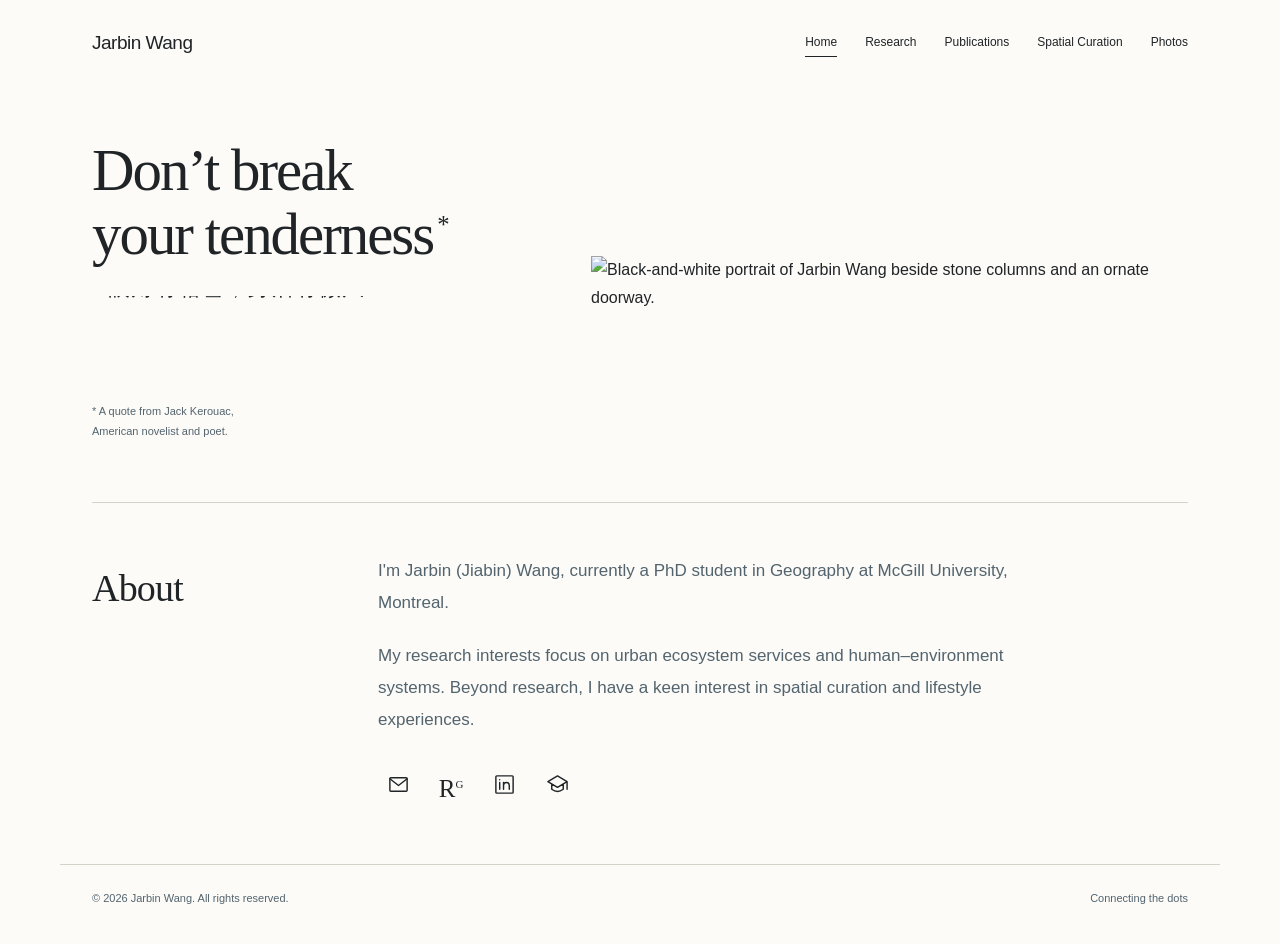
==== index.html @ ada0df1b "Add files via upload" ====
<!doctype html>
<html lang="en">
<head>
<meta charset="UTF-8">
<meta name="viewport" content="width=device-width,initial-scale=1">
<title>Home | Jarbin Wang</title>
<link rel="stylesheet" href="style.css?v=20261111-calligraphy">
</head>
<body>
<a class="skip-link" href="#main">Skip to content</a>
<div class="top-bar">
<div class="top-bar-content">
<a class="logo-on-top" href="index.html">Jarbin Wang</a>
<nav class="nav-on-top" aria-label="Main navigation">
<a href="index.html" aria-current="page">Home</a>
<a href="research.html">Research</a>
<a href="publications.html">Publications</a>
<a href="spatial-curation.html">Spatial Curation</a>
<a href="photos.html">Photos</a>
</nav>
</div>
</div>
<main id="main">
<section class="hero-main" aria-label="Introduction">
<div class="hero-main-text">
<h1>Don’t break<br>your tenderness<sup class="quote-star"><a href="#quote-source" aria-label="Quote attribution">*</a></sup></h1>
<p class="hero-main-quote chinese-line calligraphy-line" lang="zh-CN"><img src="images/tenderness-stele-v5.png" alt="眼角有霜雪，身后有微风" width="2160" height="720"></p>
<p class="quote-note" id="quote-source">* A quote from Jack Kerouac,<br>American novelist and poet.</p>
</div>
<figure class="hero-photo">
<img src="images/portrait-architecture.jpg" alt="Black-and-white portrait of Jarbin Wang beside stone columns and an ornate doorway." fetchpriority="high">
</figure>
</section>
<div class="content-below">
<section id="about" class="intro-section">
<div>
<h2>About</h2>
</div>
<div class="about-body">
<p>I'm Jarbin (Jiabin) Wang, currently a PhD student in Geography at McGill University, Montreal.</p>
<p>My research interests focus on urban ecosystem services and human–environment systems. Beyond research, I have a keen interest in spatial curation and lifestyle experiences.</p>
<div class="social-links" aria-label="Find me online">
<a class="social-link" href="mailto:jiabin.wang@mail.mcgill.ca" aria-label="Email Jarbin Wang" title="Email">
<svg viewBox="0 0 24 24" aria-hidden="true">
<rect x="3" y="5" width="18" height="14" rx="1"/>
<path d="m3 6 9 7 9-7"/>
</svg>
</a>
<a class="social-link" href="https://www.researchgate.net/profile/Jiabin-Wang-21?ev=hdr_xprf" aria-label="ResearchGate" title="ResearchGate" target="_blank" rel="noopener noreferrer">
<span class="rg-mark" aria-hidden="true">R<sup>G</sup>
</span>
</a>
<a class="social-link" href="https://www.linkedin.com/in/jiabin-jarbin-wang-227584384/" aria-label="LinkedIn" title="LinkedIn" target="_blank" rel="noopener noreferrer">
<svg viewBox="0 0 24 24" aria-hidden="true">
<rect x="3" y="3" width="18" height="18" rx="1"/>
<path d="M7 10v7m0-10v.1M11 17v-7m0 3c0-4 6-4 6 0v4"/>
</svg>
</a>
<a class="social-link" href="https://scholar.google.com/citations?hl=en&amp;user=0sqEDTcAAAAJ" aria-label="Google Scholar" title="Google Scholar" target="_blank" rel="noopener noreferrer">
<svg viewBox="0 0 24 24" aria-hidden="true">
<path d="m2 9 10-6 10 6-10 6zM6 12v5c4 3 8 3 12 0v-5M22 9v8"/>
</svg>
</a>
</div>
</div>
</section>
</div>
</main>
<footer class="site-footer">
<span>© <span id="year">2026</span> Jarbin Wang. All rights reserved.</span>
<span>Connecting the dots</span>
</footer>
<script>document.querySelector("#year").textContent=new Date().getFullYear();</script>
</body>
</html>
---- style.css ----
/* Jarbin Wang — shared editorial system. No external dependencies. */
:root{--paper:#f3f0e9;--ink:#202427;--blue:#53646e;--moss:#535e4e;--earth:#855b3c;--line:#d2d2c9;--measure:1160px;--sans:Arial,Helvetica,sans-serif;--serif:Georgia,'Times New Roman',serif}
*{box-sizing:border-box}html{scroll-behavior:smooth;scroll-padding-top:100px}body{margin:0;background:var(--paper);color:var(--ink);font:16px/1.75 var(--sans);-webkit-font-smoothing:antialiased}a{color:inherit;text-decoration-thickness:1px;text-underline-offset:5px}a:hover{color:var(--moss)}a:focus-visible{outline:2px solid var(--blue);outline-offset:5px}.skip-link{position:fixed;top:10px;left:12px;transform:translateY(-160%);z-index:100;background:var(--paper);padding:8px 16px}.skip-link:focus{transform:none}h1,h2,h3,p{margin-top:0}h2{font-size:29px;line-height:1.25;font-weight:400;letter-spacing:-.8px;margin-bottom:22px}h3{font-size:23px;font-weight:400;letter-spacing:-.45px;line-height:1.4;margin-bottom:20px}p{margin-bottom:20px}.eyebrow,.section-index{font-size:10px;font-weight:400;line-height:1.7;letter-spacing:1.7px;text-transform:uppercase;color:var(--blue)}.top-bar{background:var(--ink);color:var(--paper)}.top-bar-content,.main-header-content{max-width:var(--measure);margin:auto;display:flex;align-items:center;justify-content:space-between;gap:25px;padding:24px 32px}.logo-on-top,.logo-on-scroll{font-size:19px;letter-spacing:-.5px;text-decoration:none;white-space:nowrap}.nav-on-top,.main-nav{display:flex;gap:28px;flex-wrap:wrap}.nav-on-top a,.main-nav a{font-size:12px;text-decoration:none;position:relative;padding:4px 0}.nav-on-top a:hover{color:#d2d8ce}.nav-on-top a::after,.main-nav a::after{content:'';height:1px;background:currentColor;position:absolute;left:0;right:0;bottom:0;transform:scaleX(0);transform-origin:left;transition:transform .18s}.nav-on-top a:hover::after,.main-nav a:hover::after,a[aria-current]::after{transform:scaleX(1)}.main-header{position:fixed;top:0;left:0;width:100%;z-index:20;background:var(--paper);border-bottom:1px solid var(--line);transform:translateY(-110%);transition:transform .22s}.main-header.visible{transform:translateY(0)}.main-header-content{padding-top:15px;padding-bottom:15px}
/* Preserve the original photograph, with a dedicated reading area. */
.hero-main{max-width:var(--measure);margin:auto;position:relative;display:grid;grid-template-columns:1fr 1fr;min-height:590px;padding:0 32px}.hero-photo{position:relative;grid-column:2;grid-row:1;margin:26px 0 40px;min-height:0;align-self:center;background:transparent}.hero-photo img{display:block;width:100%;height:auto;position:static;object-fit:contain}.hero-photo::after{display:none}.hero-photo figcaption{position:absolute;left:18px;bottom:16px;color:#fff;background:#202427b8;padding:5px 9px;font-size:9px;letter-spacing:1.6px;text-transform:uppercase}.hero-main-text{grid-column:1;grid-row:1;align-self:center;padding:60px 48px 60px 0}.hero-main .eyebrow{max-width:320px;margin-bottom:35px}.hero-main-text h1{font:400 clamp(38px,4.1vw,55px)/1.12 var(--serif);letter-spacing:-1.7px;margin-bottom:30px}.hero-main-quote{font-size:14px;line-height:1.95;color:var(--blue);max-width:380px;font-style:normal}.hero-tail{display:block;border-top:1px solid var(--line);margin-top:30px;padding-top:14px;font-size:10px;color:var(--moss);letter-spacing:.6px}
/* A shared left-hand index aligns all existing sections. */
.content-below,.research-page{max-width:var(--measure);margin:auto;padding:0 32px}.intro-section,.editorial-section{display:grid;grid-template-columns:240px minmax(0,1fr);gap:46px;padding:50px 0;border-top:1px solid var(--line)}.intro-section h2{font-size:23px;margin:10px 0}.intro-section>p{max-width:690px;color:var(--blue);margin:0;font-size:17px;line-height:1.9}.section-label h2{margin:12px 0 20px}.section-label .text-link{font-size:11px}.section-body{min-width:0}.research-item{padding:0;max-width:710px}.research-item>.eyebrow{color:var(--moss);margin-bottom:15px}.research-item>p:not(.eyebrow){font-size:15px;line-height:1.9}.research-item .placeholder,.placeholder{color:var(--blue);font-size:13px}.placeholder{margin-bottom:12px}.text-link{font-size:13px;text-decoration:underline}.contact-email{font-size:clamp(16px,2.3vw,27px);letter-spacing:-.7px;overflow-wrap:anywhere}.section-body>p:not(.placeholder){color:var(--blue)}.personal-interests{font-size:13px;line-height:1.9;color:var(--moss);margin-top:20px;padding-top:16px;border-top:1px solid var(--line)}.site-footer{max-width:var(--measure);margin:auto;padding:24px 32px 35px;display:flex;justify-content:space-between;gap:20px;border-top:1px solid var(--line);font-size:11px;color:var(--blue)}.research-intro{padding:76px 0 60px;display:grid;grid-template-columns:240px minmax(0,1fr);gap:0 46px}.research-intro>.eyebrow{grid-column:1;grid-row:1/3;padding-top:9px}.research-intro h1{grid-column:2;font:400 clamp(44px,5vw,64px)/1.1 var(--serif);letter-spacing:-2px;margin-bottom:25px}.research-intro>p{grid-column:2;max-width:690px;font-size:18px;line-height:1.9;color:var(--blue);margin-bottom:0}.back-link{display:inline-block;margin:20px 0 48px}.section-index{display:block;color:var(--earth)}
@media(min-width:1400px){.hero-main{min-height:650px}.hero-photo{min-height:0}}
@media(max-width:900px){.nav-on-top,.main-nav{gap:18px}.hero-main-text{padding-right:30px}.hero-main-text h1{font-size:43px}.intro-section,.editorial-section,.research-intro{grid-template-columns:180px minmax(0,1fr);gap:30px}.hero-photo{min-height:0}.hero-main{min-height:550px}}
@media(max-width:650px){html{scroll-padding-top:115px}.top-bar-content,.main-header-content{align-items:flex-start;flex-direction:column;gap:13px;padding:18px 22px}.nav-on-top,.main-nav{gap:19px}.nav-on-top a,.main-nav a{font-size:11px}.logo-on-top,.logo-on-scroll{font-size:18px}.hero-main{display:flex;flex-direction:column;padding:0 22px;min-height:0}.hero-photo{margin:0 0 30px;min-height:0;height:auto;flex:none;width:100%}.hero-photo img{height:auto}.hero-main-text{padding:30px 0 37px;width:100%}.hero-main .eyebrow{margin-bottom:20px;max-width:none;font-size:9px}.hero-main-text h1{font-size:clamp(36px,8vw,49px);letter-spacing:-1.2px}.hero-main-quote{max-width:none;line-height:1.85}.hero-tail{margin-top:22px}.content-below,.research-page{padding:0 22px}.intro-section,.editorial-section{grid-template-columns:1fr;gap:22px;padding:32px 0}.intro-section>p{font-size:16px}.section-label h2{margin:8px 0 12px;font-size:26px}.section-index{font-size:9px}.research-item h3{font-size:21px}.research-intro{display:block;padding:45px 0 35px}.research-intro>.eyebrow{margin-bottom:20px}.research-intro h1{font-size:47px}.research-intro>p{font-size:16px}.site-footer{padding:22px;flex-direction:column;gap:8px}.contact-email{letter-spacing:-.4px;font-size:clamp(15px,4.6vw,23px)}}
@media(max-width:360px){.nav-on-top,.main-nav{gap:13px}.hero-photo{height:auto}}
@media(prefers-reduced-motion:reduce){html{scroll-behavior:auto}*,*::before,*::after{transition:none!important}}

/* Personal homepage: full original photograph and a quieter introduction. */
:root{--paper:#fcfbf8}.top-bar{background:var(--paper);color:var(--ink)}.top-bar-content{padding-top:26px;padding-bottom:20px}.nav-on-top a:hover{color:var(--moss)}.hero-main{grid-template-columns:.88fr 1.12fr;min-height:0;gap:30px}.hero-main-text h1{font-size:clamp(42px,4.6vw,63px);line-height:1.08;letter-spacing:-2px}.hero-main .eyebrow{color:var(--earth);font-size:10px;margin-bottom:24px}.quote-credit{font-size:12px;color:var(--blue);margin:0 0 32px}.hero-main-quote{font-size:15px;max-width:300px}.about-link{display:inline-flex;gap:35px;align-items:center;margin-top:15px;padding:9px 0;border-bottom:1px solid var(--line);font-size:12px;text-decoration:none}.intro-section{padding-top:52px;padding-bottom:60px}.intro-section h2{font-family:var(--serif);font-size:38px;font-weight:400}.about-body{max-width:680px}.about-body>p{font-size:17px;color:var(--blue);line-height:1.9}.social-links{display:flex;flex-wrap:wrap;gap:25px;margin-top:28px}.social-link{display:inline-flex;flex-direction:column;align-items:center;gap:7px;color:var(--ink);background:none;border:0;padding:5px 0;text-decoration:none;font-family:var(--sans);font-size:10px;line-height:1.3}.social-link svg{width:23px;height:23px;fill:none;stroke:currentColor;stroke-width:1.5;stroke-linecap:round;stroke-linejoin:round}.social-link:hover{color:var(--earth)}.rg-mark{height:23px;font-family:Georgia,serif;font-size:25px;line-height:23px}.rg-mark sup{font-size:11px;vertical-align:super}.pending-profile{cursor:default;color:var(--blue)}.collection-page{max-width:var(--measure);margin:auto;padding:75px 32px 100px;min-height:65vh}.collection-page h1{font:400 clamp(42px,5vw,64px)/1.15 var(--serif);letter-spacing:-1.5px;margin:25px 0}.collection-page>p{max-width:650px;color:var(--blue)}.photo-archive{margin:40px 0 0;max-width:600px}.photo-archive img{display:block;width:100%;height:auto}
@media(max-width:900px){.hero-main{gap:15px}.hero-main-text h1{font-size:44px}.hero-main-text{padding-right:15px}.nav-on-top{gap:17px}}
@media(max-width:650px){.hero-main{gap:0}.hero-main-text{order:0;padding:35px 0}.hero-photo{order:1}.hero-main-text h1{font-size:clamp(42px,10vw,58px)}.hero-main-quote{max-width:none}.quote-credit{margin-bottom:24px}.nav-on-top{gap:15px}.nav-on-top a{font-size:10px}.social-links{gap:22px}.collection-page{padding:42px 22px 70px}}

/* Quote annotation and icon-only contact links. */
.quote-star{font-family:var(--serif);font-size:.42em;vertical-align:super;line-height:0;margin-left:4px;letter-spacing:0}.quote-star a{text-decoration:none}.hero-main .chinese-line{font-family:"鲁迅手写体","鲁迅体","LuXun","STKaiti","KaiTi",serif;font-size:22px;font-weight:400;letter-spacing:1.4px;line-height:1.85;max-width:none;margin-top:32px;margin-bottom:0;color:var(--ink)}.quote-note{font:11px/1.8 var(--sans);color:var(--blue);margin:42px 0 0;max-width:320px}.social-link{width:40px;height:40px;justify-content:center;padding:8px;border-radius:50%;transition:color .18s,background .18s}.social-link:hover{background:#eae8e1}.social-links{gap:13px}.rg-mark{display:block}.quote-note:target{color:var(--ink)}
@media(max-width:650px){.hero-main .chinese-line{font-size:20px;letter-spacing:1px}.quote-note{margin-top:30px}}

/* Generated handwritten lettering; transparent original asset retained intact. */
.hero-main .calligraphy-line{position:relative;width:100%;max-width:360px;height:64px;overflow:hidden;margin-top:26px}.calligraphy-line img{display:block;position:absolute;width:100%;height:auto;top:50%;left:0;transform:translateY(-50%)}

/* Research shares the homepage typography, paper and alignment. */
.research-refined .research-intro{padding-top:72px;padding-bottom:60px}.research-refined .section-label h2{font-family:var(--serif);font-size:30px;line-height:1.2;margin-top:0}.research-order{font-size:11px;color:var(--blue);margin:18px 0 0}.research-project-list{display:grid;gap:35px}.research-project-list .research-item{padding-bottom:32px;border-bottom:1px solid var(--line)}.research-project-list .research-item:last-child{padding-bottom:0;border-bottom:0}.research-refined .research-item h3{font:400 27px/1.3 var(--serif);letter-spacing:-.5px;margin-bottom:20px}.research-refined .research-item p:not(.eyebrow){color:var(--blue);font-size:15px;line-height:1.9}.research-refined .research-item p:last-child{margin-bottom:0}.research-refined .research-item .eyebrow{font-size:10px;letter-spacing:1.2px;margin-bottom:13px}.research-refined .outreach{padding-top:38px;padding-bottom:38px}.research-refined .outreach h2{font-size:27px}.research-refined .outreach .placeholder{padding-top:3px;margin-bottom:0}
@media(max-width:650px){.research-refined .research-intro{padding:44px 0 36px}.research-refined .research-item h3{font-size:25px}.research-refined .section-label h2{font-size:28px}.research-order{margin-top:8px}.research-project-list{gap:28px}.research-project-list .research-item{padding-bottom:26px}}

/* Direct project opening and reverse-chronological academic outreach. */
.research-refined>.research-projects{margin-top:52px}.outreach-list{display:grid;gap:28px}.outreach-item{padding-bottom:26px;border-bottom:1px solid var(--line)}.outreach-item:last-child{border:0;padding-bottom:0}.outreach-item>.eyebrow{margin-bottom:12px;color:var(--moss);letter-spacing:1px}.outreach-item h3{font:400 23px/1.4 var(--serif);letter-spacing:-.35px;margin-bottom:12px}.outreach-venue{font-size:13px;line-height:1.8;color:var(--blue);margin-bottom:0}@media(max-width:650px){.research-refined>.research-projects{margin-top:25px}.outreach-item h3{font-size:22px}}

.project-title-with-logo{display:flex;align-items:center;gap:16px;margin-bottom:20px}.project-title-with-logo .project-logo{width:56px;height:56px;object-fit:contain;flex:none}.research-refined .project-title-with-logo h3{margin:0}@media(max-width:650px){.project-title-with-logo{gap:12px}.project-title-with-logo .project-logo{width:44px;height:44px}}

/* Remove only the square surround while keeping the original logo pixels. */
.project-title-with-logo .project-logo{clip-path:circle(46% at 50% 50%)}

/* APA-style citations in the site's shared editorial grid. */
.publications-page{max-width:var(--measure);padding:0 32px;margin:auto}.publications-heading{padding:60px 0 42px;display:grid;grid-template-columns:240px minmax(0,1fr);gap:46px;align-items:baseline}.publications-heading h1{font:400 clamp(40px,4.5vw,56px)/1.1 var(--serif);letter-spacing:-1.5px;margin:0}.publications-heading>p{margin:0;color:var(--blue);font-size:13px}.publication-year{display:grid;grid-template-columns:240px minmax(0,1fr);gap:46px;padding:36px 0 42px;border-top:1px solid var(--line)}.publication-year>h2{font:400 32px/1.2 var(--serif);margin:0}.publication-list{list-style:none;padding:0;margin:0;min-width:0}.publication-entry{margin:0 0 29px}.publication-entry:last-child{margin-bottom:0}.apa-reference{font-size:15px;line-height:1.95;margin:0;padding-left:24px;text-indent:-24px;color:var(--ink)}.apa-reference strong{font-weight:700}.publication-doi{color:var(--blue);overflow-wrap:anywhere;text-decoration-color:#aab3b5}.publication-language{display:block;font-size:10px;letter-spacing:.6px;color:var(--blue);margin:8px 0 0 24px}.apa-reference em{font-style:italic}
@media(max-width:900px){.publications-heading,.publication-year{grid-template-columns:180px minmax(0,1fr);gap:30px}}
@media(max-width:650px){.publications-page{padding:0 22px}.publications-heading{display:block;padding:40px 0 30px}.publications-heading>p{margin-top:20px}.publication-year{grid-template-columns:1fr;gap:22px;padding:28px 0 32px}.publication-year>h2{font-size:29px}.apa-reference{font-size:14px;line-height:1.9;padding-left:18px;text-indent:-18px}.publication-language{margin-left:18px}.publication-entry{margin-bottom:26px}}

/* Work 00: a photographic portfolio entry, not a product catalogue. */
.curation-page{max-width:var(--measure);padding:0 32px;margin:auto}.curation-heading{display:flex;justify-content:space-between;align-items:baseline;gap:24px;padding:52px 0 34px;border-bottom:1px solid var(--line)}.curation-heading h1{font:400 clamp(34px,4vw,49px)/1.15 var(--serif);letter-spacing:-1.4px;margin:0}.curation-heading .eyebrow{font-size:9px}.curation-work{display:grid;grid-template-columns:.7fr 1.3fr;gap:40px 55px;padding:40px 0 65px}.work-intro{align-self:center}.work-number{display:block;font:400 70px/1 var(--serif);letter-spacing:-4px;color:#747d7d;margin-bottom:38px}.work-intro>.eyebrow{font-size:9px}.work-intro h2{font:400 clamp(37px,4.5vw,58px)/1.08 var(--serif);letter-spacing:-1.7px;margin:22px 0}.work-subtitle{font-size:13px;color:var(--blue)}.work-palette{display:flex;gap:8px;margin:28px 0}.work-palette span{width:25px;height:25px;display:block;border:1px solid #20242715}.basalt{background:#373e42}.stone{background:#949c9c}.ice{background:#e8ebe8}.work-summary{font-size:14px;line-height:1.9;color:var(--blue);max-width:300px}.work-image{margin:0;min-width:0}.work-image img{display:block;width:100%;height:auto}.work-image>a{display:block}.work-image figcaption{display:flex;justify-content:space-between;gap:15px;font-size:9px;color:var(--blue);margin-top:12px;letter-spacing:.6px}.work-label{border-top:1px solid var(--line);padding-top:25px}.work-statement,.work-objects{border-top:1px solid var(--line);padding-top:25px;min-width:0}.work-statement p,.work-objects>p{font-size:15px;color:var(--blue);line-height:1.95}.work-statement p:last-child{margin-bottom:0}.work-option{margin-top:30px;padding:25px;border:1px solid var(--line);background:#eeefea}.work-option>.eyebrow{font-size:9px}.work-option h3{font:400 26px/1.2 var(--serif);margin:15px 0}.work-option p{font-size:13px;color:var(--blue);line-height:1.9}.work-option .text-link{font-size:11px}.option-note{display:block;font-size:10px;color:var(--blue);margin-top:18px}
@media(max-width:900px){.curation-work{gap:30px}.work-number{font-size:58px;margin-bottom:28px}.work-intro h2{font-size:41px}}
@media(max-width:650px){.curation-page{padding:0 22px}.curation-heading{display:block;padding:38px 0 25px}.curation-heading .eyebrow{display:block;margin-top:18px}.curation-work{grid-template-columns:1fr;gap:25px;padding:28px 0 42px}.work-number{font-size:45px;margin-bottom:20px}.work-intro h2{font-size:48px}.work-summary{max-width:100%;margin-bottom:0}.work-palette{margin:22px 0}.work-label{padding-top:25px}.work-statement,.work-objects{border-top:0;padding-top:0}.work-option{padding:21px}.work-image figcaption{font-size:8px}}

/* Photography: physical geography only, plus unaltered photographic frames. */
.photos-page{max-width:var(--measure);padding:0 32px;margin:auto}.photos-heading{display:flex;align-items:baseline;justify-content:space-between;gap:25px;padding:52px 0 35px}.photos-heading h1{font:400 clamp(40px,5vw,56px)/1.1 var(--serif);letter-spacing:-1.5px;margin:0}.photos-heading>p{font-size:12px;color:var(--blue);margin:0}.travel-section{padding:25px 0 40px;border-top:1px solid var(--line)}.map-heading,.gallery-heading{display:flex;justify-content:space-between;align-items:baseline;gap:20px;margin-bottom:22px}.map-heading h2,.gallery-heading h2{font:400 27px/1.2 var(--serif);margin:0}.travel-map{position:relative;background:#e9eeed;border:1px solid #d7deda;overflow:hidden}.travel-map svg{display:block;width:100%;height:clamp(300px,39vw,450px);touch-action:pan-y;cursor:grab}.travel-map svg:active{cursor:grabbing}.map-land{fill:#c2cdc5;stroke:#b0bdb6;stroke-width:.25;vector-effect:non-scaling-stroke}.map-gridline{fill:none;stroke:#d3ddda;stroke-width:.6;vector-effect:non-scaling-stroke}.place-dot{fill:#875f44;stroke:#fff;stroke-width:1;vector-effect:non-scaling-stroke}.place-label{fill:#293d35;font-family:var(--sans);paint-order:stroke;stroke:#edf1ed;stroke-width:2px;stroke-linejoin:round;vector-effect:non-scaling-stroke}.map-controls{position:absolute;right:15px;top:15px;display:flex;gap:5px}.map-controls button{background:#fcfbf8ed;color:var(--ink);border:1px solid #c6cfca;padding:7px 10px;font:11px var(--sans);cursor:pointer}.map-controls button:hover{background:white}.map-controls button:focus-visible{outline:2px solid var(--moss);outline-offset:2px}#map-status{position:absolute;left:15px;bottom:10px;margin:0;font-size:10px;color:#465b50;background:#f7f8f2e8;padding:5px 8px;max-width:75%}.map-footnote{display:flex;justify-content:space-between;gap:20px;font-size:9px;color:var(--blue);margin-top:10px}.place-list{display:flex;flex-wrap:wrap;gap:9px;margin-top:18px}.place-list:empty{display:none}.place-list button{font:11px var(--sans);border:1px solid var(--line);color:var(--blue);padding:7px 12px;background:transparent;cursor:pointer}.photography-section{border-top:1px solid var(--line);padding:38px 0 55px}.photo-gallery{columns:3;column-gap:20px}.gallery-photo{display:block;break-inside:avoid;width:100%;padding:0;margin:0 0 20px;border:0;background:none;cursor:zoom-in}.gallery-photo img{display:block;width:100%;height:auto;transition:opacity .2s}.gallery-photo:hover img{opacity:.88}.gallery-photo:focus-visible{outline:2px solid var(--moss);outline-offset:5px}#photo-lightbox{width:100vw;max-width:none;height:100dvh;max-height:none;padding:50px 65px 35px;border:0;background:#161b1af7;color:white;inset:0;margin:0}#photo-lightbox::backdrop{background:#161b1a}#photo-lightbox figure{margin:0;height:100%;display:flex;flex-direction:column;justify-content:center;align-items:center;gap:15px;pointer-events:none}#lightbox-image{display:block;max-width:100%;max-height:calc(100dvh - 125px);width:auto;height:auto;object-fit:contain}#lightbox-caption{font-size:11px;color:#d1d9d5;letter-spacing:1px}#photo-lightbox button{position:absolute;border:0;background:#ffffff12;color:white;font:25px var(--sans);padding:8px 12px;cursor:pointer}#photo-lightbox button:focus-visible{outline:2px solid white}.lightbox-close{right:20px;top:15px}.lightbox-prev{left:12px;top:48%}.lightbox-next{right:12px;top:48%}
@media(max-width:900px){.photo-gallery{columns:2}}@media(max-width:650px){.photos-page{padding:0 22px}.photos-heading{display:block;padding:38px 0 28px}.photos-heading>p{margin-top:18px}.map-heading h2{font-size:24px}.map-footnote{flex-direction:column;gap:5px}.map-controls{top:10px;right:10px}.map-controls button{padding:7px 8px;font-size:10px}.travel-map svg{height:290px}.photo-gallery{column-gap:12px}.gallery-photo{margin-bottom:12px}.map-heading .eyebrow{font-size:9px;white-space:nowrap}#photo-lightbox{padding:50px 35px 25px}.lightbox-prev{left:0}.lightbox-next{right:0}.map-footnote a{font-size:8px}}

/* Travel markers use English names and black ink. */
.place-dot{fill:#202427}.place-label{fill:#202427}
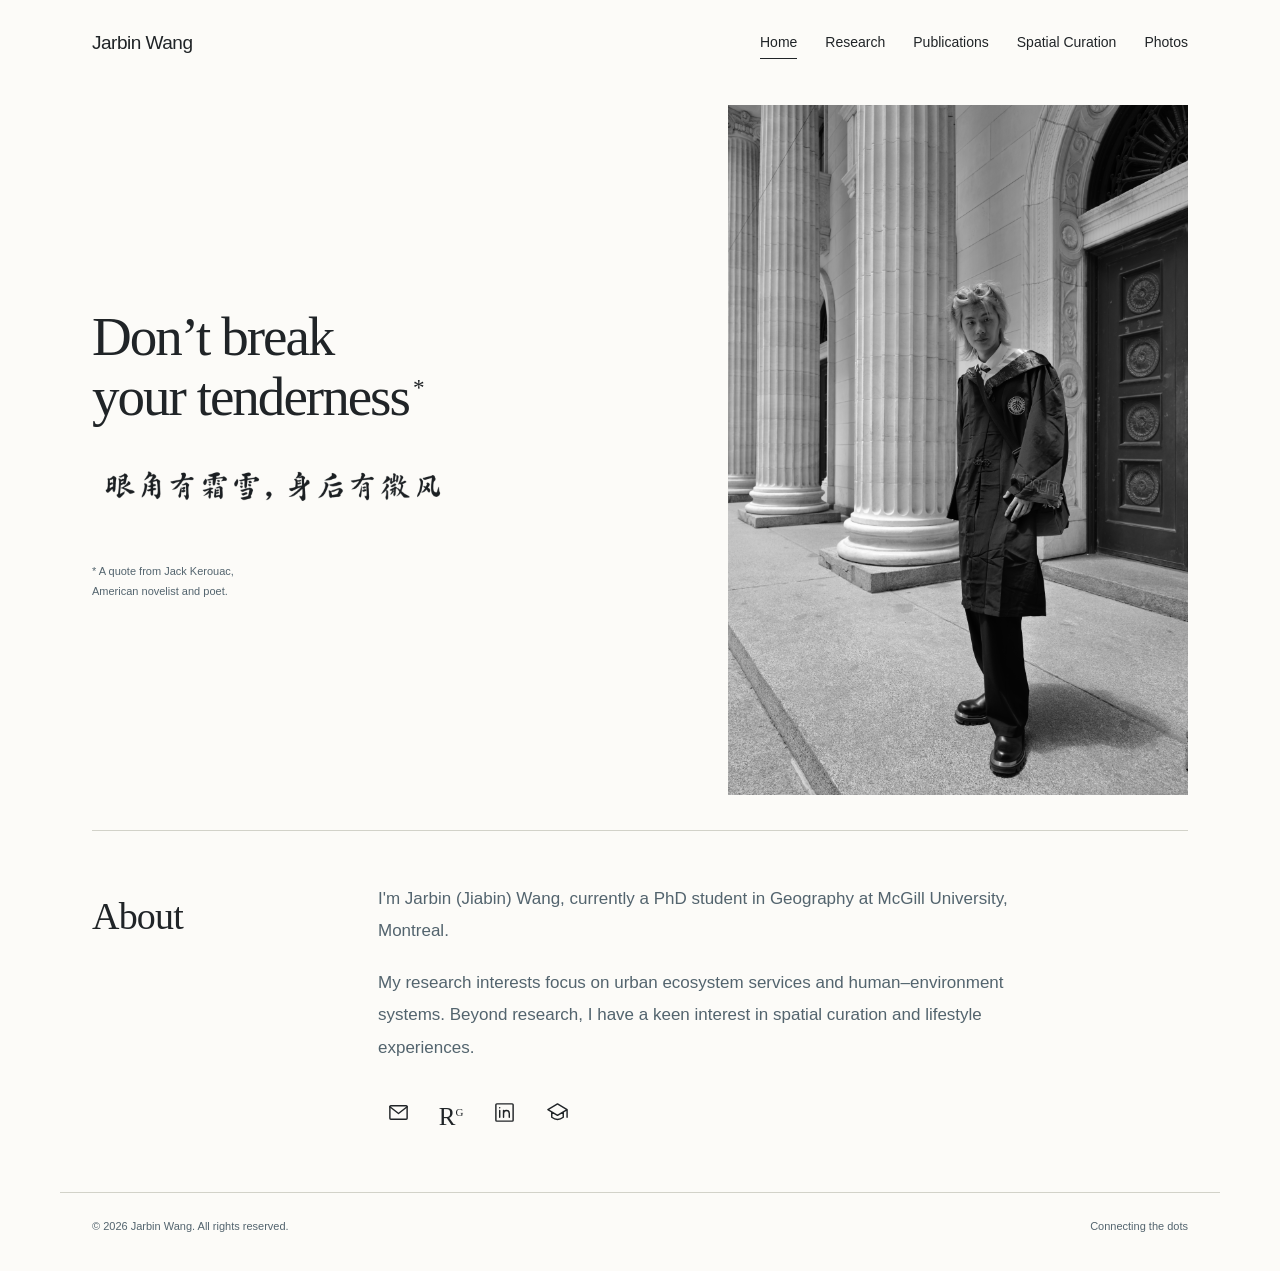
==== commit f30d10e0: "Add files via upload" ====
--- a/index.html
+++ b/index.html
@@ -4,7 +4,7 @@
 <meta charset="UTF-8">
 <meta name="viewport" content="width=device-width,initial-scale=1">
 <title>Home | Jarbin Wang</title>
-<link rel="stylesheet" href="style.css?v=20261111-calligraphy">
+<link rel="stylesheet" href="style.css?v=nav-larger-20261111">
 </head>
 <body>
 <a class="skip-link" href="#main">Skip to content</a>
--- a/style.css
+++ b/style.css
@@ -51,3 +51,17 @@
 
 /* Travel markers use English names and black ink. */
 .place-dot{fill:#202427}.place-label{fill:#202427}
+
+/* A lighter homepage portrait with more room for the two-line quotation. */
+@media(min-width:651px){
+ .hero-main{grid-template-columns:1.08fr .92fr;gap:32px;min-height:0}
+ .hero-main-text{min-width:0;padding:45px 20px 45px 0}
+ .hero-photo{width:100%;max-width:460px;justify-self:end;margin:26px 0 35px}
+ .hero-photo img{width:100%;height:auto;object-fit:contain}
+ .hero-main-text h1{font-size:clamp(40px,4.3vw,59px)}
+}
+
+/* Slightly larger primary navigation across all pages. */
+.nav-on-top a,.main-nav a{font-size:14px}
+@media(max-width:900px){.nav-on-top,.main-nav{gap:17px}.nav-on-top a,.main-nav a{font-size:13px}}
+@media(max-width:650px){.nav-on-top,.main-nav{gap:15px}.nav-on-top a,.main-nav a{font-size:12px}}
